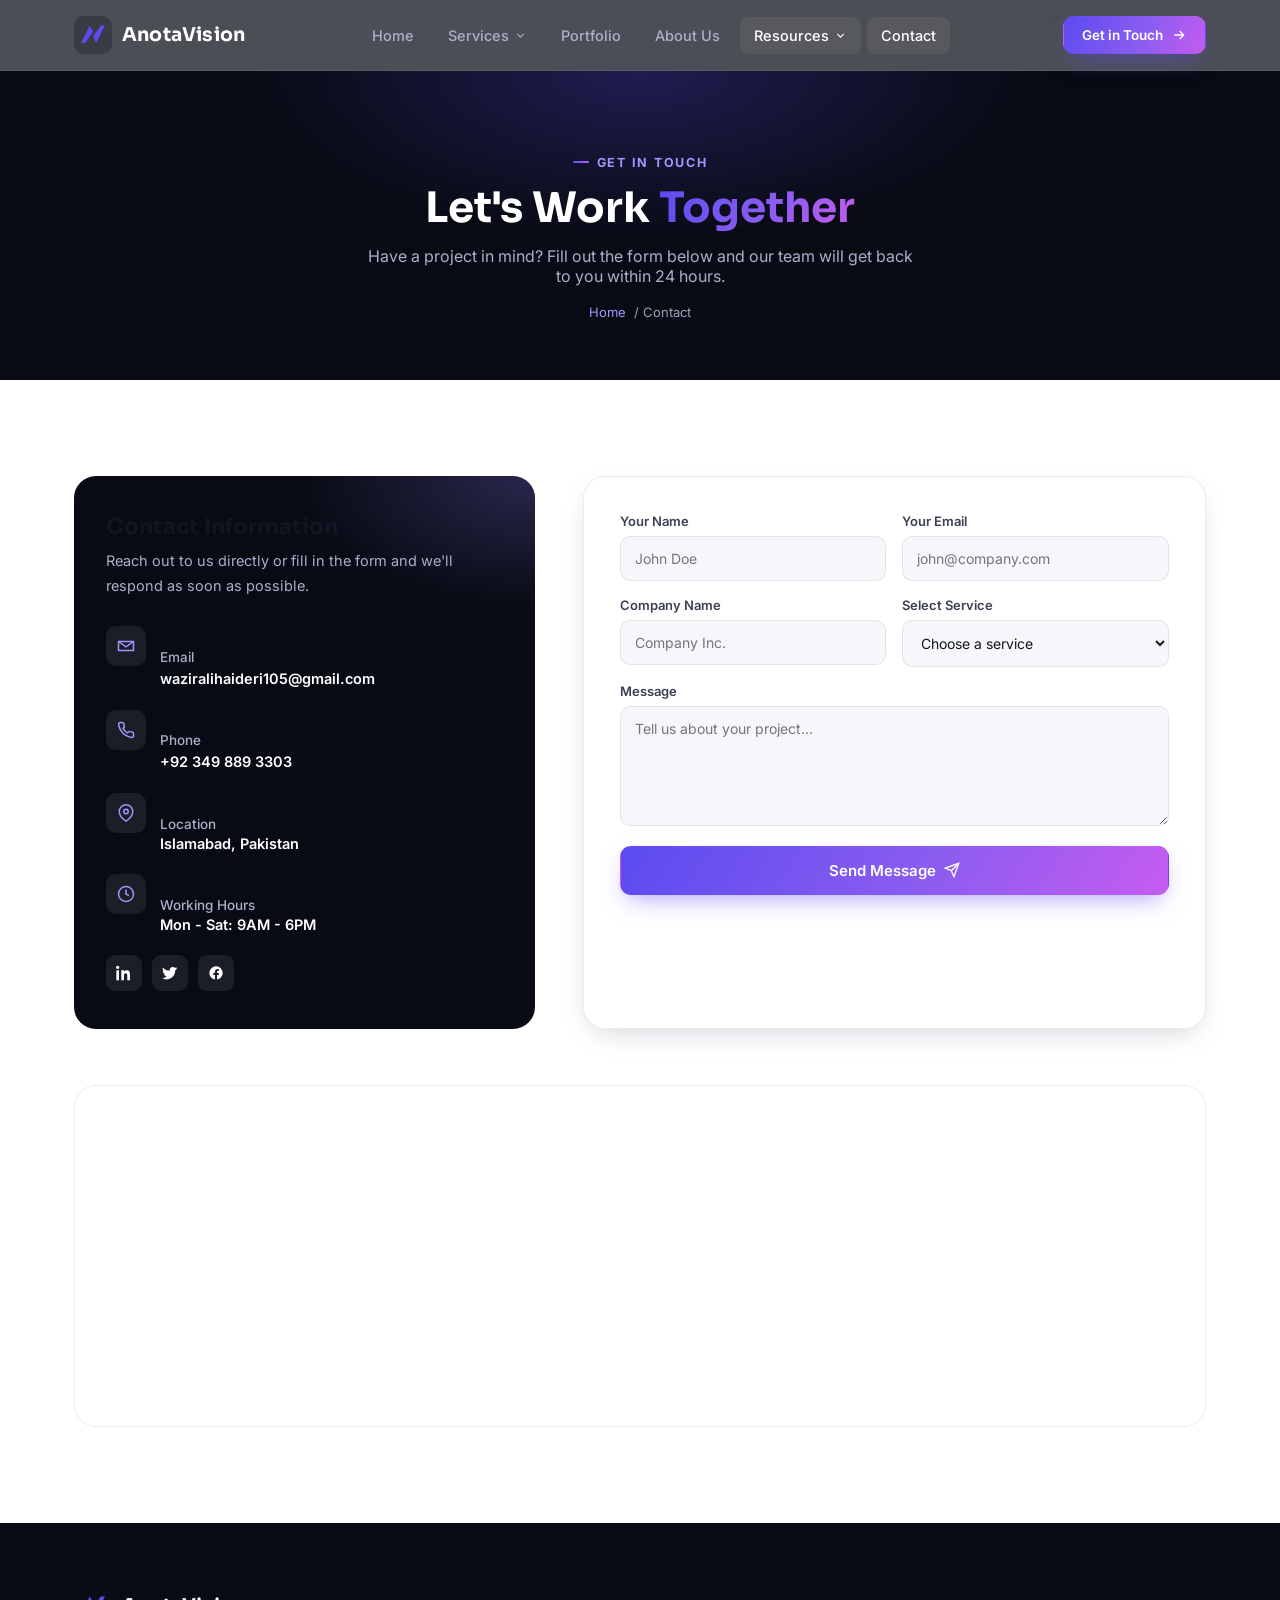
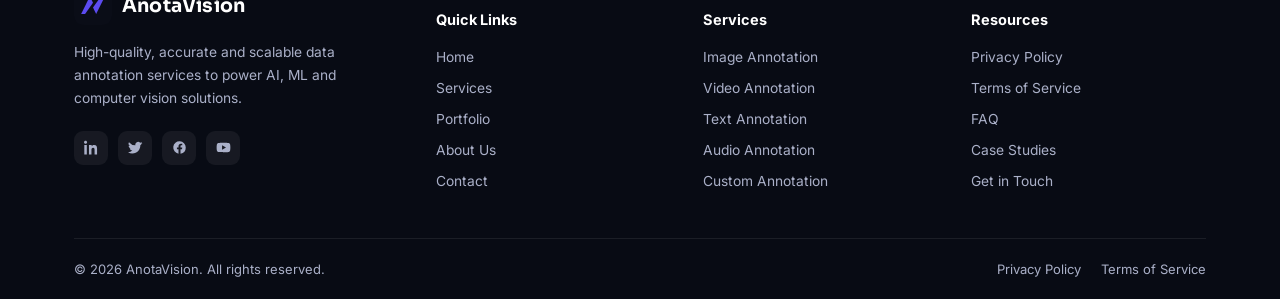
==== contact.html @ 31340a4e "Add files via upload" ====
<!DOCTYPE html>
<html lang="en">
<head>
<meta charset="UTF-8">
<meta name="viewport" content="width=device-width, initial-scale=1.0">
<title>Contact Us | AnotaVision Data Annotation</title>
<meta name="description" content="Get in touch with AnotaVision for high-quality data annotation services. Fill in the form or reach out directly and our team will respond within 24 hours.">
<link rel="icon" href="images/favicon.svg" type="image/svg+xml">
<link rel="preconnect" href="https://fonts.googleapis.com">
<link href="https://fonts.googleapis.com/css2?family=Sora:wght@500;600;700;800&family=Inter:wght@400;500;600;700&display=swap" rel="stylesheet">
<link rel="stylesheet" href="css/style.css">
</head>
<body>

<header class="site-header">
  <nav class="nav">
    <a href="index.html" class="brand">
      <svg class="brand-logo" viewBox="0 0 48 48" fill="none" xmlns="http://www.w3.org/2000/svg">
        <defs><linearGradient id="lgHead" x1="0" y1="0" x2="48" y2="48"><stop offset="0" stop-color="#5b4bf0"/><stop offset="1" stop-color="#c65cf0"/></linearGradient></defs>
        <rect width="48" height="48" rx="12" fill="#10132049"/>
        <path d="M9 34 L20 12 L24 20 L14 34 Z" fill="url(#lgHead)"/>
        <path d="M39 12 L28 34 L24 26 L34 12 Z" fill="url(#lgHead)"/>
      </svg>
      <span class="brand-name">AnotaVision</span>
    </a>
    <ul class="nav-links">
      <li><a href="index.html" class="nav-link">Home</a></li>
      <li class="has-dropdown">
        <a href="services.html" class="nav-link">Services
          <svg viewBox="0 0 24 24" fill="none" stroke="currentColor" stroke-width="2"><polyline points="6 9 12 15 18 9"/></svg>
        </a>
        <div class="dropdown">
          <a href="services.html#image-annotation"><span class="dd-ico"><svg viewBox="0 0 24 24" fill="none" stroke="currentColor" stroke-width="2"><rect x="3" y="3" width="18" height="18" rx="2"/><circle cx="9" cy="9" r="2"/><path d="M21 15l-5-5L5 21"/></svg></span><span><strong>Image Annotation</strong><span>Bounding boxes, polygons, segmentation</span></span></a>
          <a href="services.html#video-annotation"><span class="dd-ico"><svg viewBox="0 0 24 24" fill="none" stroke="currentColor" stroke-width="2"><rect x="2" y="5" width="15" height="14" rx="2"/><path d="M22 8l-5 4 5 4V8z"/></svg></span><span><strong>Video Annotation</strong><span>Object tracking &amp; behavior labeling</span></span></a>
          <a href="services.html#3d-point-cloud"><span class="dd-ico"><svg viewBox="0 0 24 24" fill="none" stroke="currentColor" stroke-width="2"><path d="M12 2l9 5v10l-9 5-9-5V7z"/><path d="M3 7l9 5 9-5M12 12v10"/></svg></span><span><strong>3D Point Cloud</strong><span>LiDAR for autonomous vehicles</span></span></a>
          <a href="services.html#text-annotation"><span class="dd-ico"><svg viewBox="0 0 24 24" fill="none" stroke="currentColor" stroke-width="2"><path d="M4 6h16M4 12h10M4 18h7"/></svg></span><span><strong>Text Annotation</strong><span>NLP, sentiment &amp; NER classification</span></span></a>
          <a href="services.html#audio-annotation"><span class="dd-ico"><svg viewBox="0 0 24 24" fill="none" stroke="currentColor" stroke-width="2"><path d="M12 1a3 3 0 00-3 3v8a3 3 0 006 0V4a3 3 0 00-3-3z"/><path d="M19 10v2a7 7 0 01-14 0v-2M12 19v4"/></svg></span><span><strong>Audio Annotation</strong><span>Transcription &amp; speaker labeling</span></span></a>
          <a href="services.html#custom-annotation"><span class="dd-ico"><svg viewBox="0 0 24 24" fill="none" stroke="currentColor" stroke-width="2"><circle cx="12" cy="12" r="3"/><path d="M19.4 15a1.7 1.7 0 00.34 1.87l.06.06a2 2 0 11-2.83 2.83l-.06-.06a1.7 1.7 0 00-1.87-.34 1.7 1.7 0 00-1 1.55V21a2 2 0 11-4 0v-.09a1.7 1.7 0 00-1-1.55 1.7 1.7 0 00-1.87.34l-.06.06a2 2 0 11-2.83-2.83l.06-.06a1.7 1.7 0 00.34-1.87 1.7 1.7 0 00-1.55-1H3a2 2 0 110-4h.09a1.7 1.7 0 001.55-1 1.7 1.7 0 00-.34-1.87l-.06-.06a2 2 0 112.83-2.83l.06.06a1.7 1.7 0 001.87.34H9a1.7 1.7 0 001-1.55V3a2 2 0 114 0v.09a1.7 1.7 0 001 1.55 1.7 1.7 0 001.87-.34l.06-.06a2 2 0 112.83 2.83l-.06.06a1.7 1.7 0 00-.34 1.87V9a1.7 1.7 0 001.55 1H21a2 2 0 110 4h-.09a1.7 1.7 0 00-1.55 1z"/></svg></span><span><strong>Custom Annotation</strong><span>Tailored to your unique data needs</span></span></a>
        </div>
      </li>
      <li><a href="portfolio.html" class="nav-link">Portfolio</a></li>
      <li><a href="team.html" class="nav-link">About Us</a></li>
      <li class="has-dropdown">
        <a href="#" class="nav-link">Resources
          <svg viewBox="0 0 24 24" fill="none" stroke="currentColor" stroke-width="2"><polyline points="6 9 12 15 18 9"/></svg>
        </a>
        <div class="dropdown">
          <a href="privacy-policy.html"><span class="dd-ico"><svg viewBox="0 0 24 24" fill="none" stroke="currentColor" stroke-width="2"><path d="M12 2l8 4v6c0 5-3.5 8.5-8 10-4.5-1.5-8-5-8-10V6z"/></svg></span><span><strong>Privacy Policy</strong><span>How we protect your data</span></span></a>
          <a href="privacy-policy.html#terms"><span class="dd-ico"><svg viewBox="0 0 24 24" fill="none" stroke="currentColor" stroke-width="2"><path d="M14 2H6a2 2 0 00-2 2v16a2 2 0 002 2h12a2 2 0 002-2V8z"/><path d="M14 2v6h6"/></svg></span><span><strong>Terms of Service</strong><span>Guidelines for using AnotaVision</span></span></a>
          <a href="contact.html"><span class="dd-ico"><svg viewBox="0 0 24 24" fill="none" stroke="currentColor" stroke-width="2"><circle cx="12" cy="12" r="10"/><path d="M12 16v-4M12 8h.01"/></svg></span><span><strong>FAQ</strong><span>Answers to common questions</span></span></a>
        </div>
      </li>
      <li class="active"><a href="contact.html" class="nav-link">Contact</a></li>
    </ul>
    <div class="nav-cta">
      <a href="contact.html" class="btn btn-primary btn-sm">Get in Touch
        <svg viewBox="0 0 24 24" fill="none" stroke="currentColor" stroke-width="2"><path d="M5 12h14M13 6l6 6-6 6"/></svg>
      </a>
      <button class="nav-toggle" aria-label="Toggle menu">
        <svg viewBox="0 0 24 24" fill="none" stroke="currentColor" stroke-width="2" stroke-linecap="round"><line x1="3" y1="6" x2="21" y2="6"/><line x1="3" y1="12" x2="21" y2="12"/><line x1="3" y1="18" x2="21" y2="18"/></svg>
      </button>
    </div>
  </nav>
</header>

<section class="page-hero">
  <div class="container">
    <span class="eyebrow">Get In Touch</span>
    <h1>Let's Work <span class="accent">Together</span></h1>
    <p>Have a project in mind? Fill out the form below and our team will get back to you within 24 hours.</p>
    <div class="breadcrumb"><a href="index.html">Home</a> / Contact</div>
  </div>
</section>

<section class="contact">
  <div class="container">
    <div class="contact-grid">
      <div class="contact-info reveal">
        <h3>Contact Information</h3>
        <p>Reach out to us directly or fill in the form and we'll respond as soon as possible.</p>
        <div class="contact-item">
          <span class="ico"><svg viewBox="0 0 24 24" fill="none" stroke="currentColor" stroke-width="2"><path d="M22 6l-10 7L2 6"/><path d="M2 6h20v12H2z"/></svg></span>
          <div><h5>Email</h5><a href="mailto:waziralihaideri105@gmail.com">waziralihaideri105@gmail.com</a></div>
        </div>
        <div class="contact-item">
          <span class="ico"><svg viewBox="0 0 24 24" fill="none" stroke="currentColor" stroke-width="2"><path d="M22 16.9v3a2 2 0 01-2.2 2 19.8 19.8 0 01-8.6-3.1 19.5 19.5 0 01-6-6A19.8 19.8 0 012.1 4.2 2 2 0 014.1 2h3a2 2 0 012 1.7c.1.9.3 1.8.6 2.7a2 2 0 01-.4 2.1L8 9.9a16 16 0 006 6l1.4-1.3a2 2 0 012.1-.4c.9.3 1.8.5 2.7.6a2 2 0 011.8 2.1z"/></svg></span>
          <div><h5>Phone</h5><a href="tel:+923498893303">+92 349 889 3303</a></div>
        </div>
        <div class="contact-item">
          <span class="ico"><svg viewBox="0 0 24 24" fill="none" stroke="currentColor" stroke-width="2"><path d="M21 10c0 7-9 13-9 13s-9-6-9-13a9 9 0 0118 0z"/><circle cx="12" cy="10" r="3"/></svg></span>
          <div><h5>Location</h5><p>Islamabad, Pakistan</p></div>
        </div>
        <div class="contact-item">
          <span class="ico"><svg viewBox="0 0 24 24" fill="none" stroke="currentColor" stroke-width="2"><circle cx="12" cy="12" r="10"/><path d="M12 6v6l4 2"/></svg></span>
          <div><h5>Working Hours</h5><p>Mon - Sat: 9AM - 6PM</p></div>
        </div>
        <div class="contact-socials">
          <a href="#" aria-label="LinkedIn"><svg viewBox="0 0 24 24" fill="currentColor"><path d="M4.98 3.5C4.98 4.9 3.9 6 2.5 6S0 4.9 0 3.5 1.1 1 2.5 1s2.48 1.1 2.48 2.5zM.5 8h4V23h-4V8zM8.5 8h3.8v2h.05c.53-1 1.83-2.06 3.77-2.06 4.03 0 4.78 2.65 4.78 6.1V23h-4v-6.9c0-1.65-.03-3.77-2.3-3.77-2.3 0-2.66 1.8-2.66 3.65V23h-4V8z"/></svg></a>
          <a href="#" aria-label="Twitter"><svg viewBox="0 0 24 24" fill="currentColor"><path d="M23 4.9c-.8.4-1.7.6-2.6.8a4.5 4.5 0 002-2.5c-.9.5-1.9.9-3 1.1a4.5 4.5 0 00-7.6 4.1A12.8 12.8 0 011.6 3.6a4.5 4.5 0 001.4 6 4.5 4.5 0 01-2-.6v.1c0 2.2 1.6 4 3.7 4.4a4.5 4.5 0 01-2 .1 4.5 4.5 0 004.2 3.1A9 9 0 010 19.6a12.8 12.8 0 006.9 2c8.3 0 12.8-6.9 12.8-12.8v-.6c.9-.6 1.6-1.4 2.3-2.3z"/></svg></a>
          <a href="#" aria-label="Facebook"><svg viewBox="0 0 24 24" fill="currentColor"><path d="M22 12a10 10 0 10-11.6 9.9v-7H7.9V12h2.5V9.8c0-2.5 1.5-3.9 3.8-3.9 1.1 0 2.2.2 2.2.2v2.4h-1.2c-1.2 0-1.6.8-1.6 1.6V12h2.8l-.4 2.9h-2.4v7A10 10 0 0022 12z"/></svg></a>
        </div>
      </div>

      <div class="form-card reveal" data-delay=".1s">
        <div id="form-success" class="form-success">Thanks! Your message has been sent — we'll get back to you within 24 hours.</div>
        <div id="form-error" class="form-success" hidden style="background:#fdeeee;border-color:#f0b9b9;color:#7a1f1f;">Something went wrong sending your message. Please try again or email us directly at waziralihaideri105@gmail.com.</div>
        <form id="contact-form">
          <div class="form-row">
            <div class="form-group"><label>Your Name</label><input type="text" name="name" placeholder="John Doe" required></div>
            <div class="form-group"><label>Your Email</label><input type="email" name="email" placeholder="john@company.com" required></div>
          </div>
          <div class="form-row">
            <div class="form-group"><label>Company Name</label><input type="text" name="company" placeholder="Company Inc."></div>
            <div class="form-group">
              <label>Select Service</label>
              <select name="service">
                <option value="">Choose a service</option>
                <option>Image Annotation</option>
                <option>Video Annotation</option>
                <option>3D Point Cloud Annotation</option>
                <option>Text Annotation</option>
                <option>Audio Annotation</option>
                <option>Custom Annotation</option>
              </select>
            </div>
          </div>
          <div class="form-group" style="margin-bottom:20px;">
            <label>Message</label>
            <textarea name="message" placeholder="Tell us about your project..." required></textarea>
          </div>
          <button type="submit" class="btn btn-primary btn-block" id="submitBtn">
            <span id="submitBtnText">Send Message</span>
            <svg viewBox="0 0 24 24" fill="none" stroke="currentColor" stroke-width="2"><path d="M22 2L11 13"/><path d="M22 2l-7 20-4-9-9-4 20-7z"/></svg>
          </button>
        </form>
      </div>
    </div>

    <div class="map-wrap reveal">
      <iframe src="https://www.google.com/maps?q=world&output=embed" loading="lazy" referrerpolicy="no-referrer-when-downgrade" title="AnotaVision location map"></iframe>
    </div>
  </div>
</section>

<footer class="site-footer" id="site-footer-placeholder"></footer>

<script src="js/main.js"></script>
<script src="js/footer.js"></script>
<script src="js/contact.js"></script>
</body>
</html>
---- css/style.css ----
/* =========================================================
   AnotaVision — Data Annotation Services
   Design tokens
========================================================= */
:root{
  --navy-950:#080b14;
  --navy-900:#0c1120;
  --navy-800:#131a2c;
  --navy-700:#1b2338;
  --line-dark: rgba(255,255,255,0.08);

  --violet-600:#5b4bf0;
  --violet-500:#7c6bf5;
  --violet-400:#a394ff;
  --grad: linear-gradient(120deg,#5b4bf0 0%,#8a5cf0 55%,#c65cf0 100%);
  --grad-soft: linear-gradient(120deg,rgba(91,75,240,.16),rgba(198,92,240,.16));

  --ink-900:#12141f;
  --ink-700:#3b3f52;
  --ink-500:#666b80;
  --ink-300:#9ea3b8;

  --paper:#ffffff;
  --paper-soft:#f6f7fb;
  --paper-line: rgba(18,20,31,0.08);

  --text-onlight:#e7e9f5;
  --text-onlight-dim:#aab0c8;

  --radius-lg: 22px;
  --radius-md: 14px;
  --radius-sm: 9px;

  --shadow-1: 0 20px 50px -20px rgba(20,15,60,0.35);
  --shadow-2: 0 10px 30px -12px rgba(20,15,60,0.25);

  --font-head: 'Sora', sans-serif;
  --font-body: 'Inter', sans-serif;

  --container: 1180px;
}

*,*::before,*::after{box-sizing:border-box;}
html{scroll-behavior:smooth;}
body{
  margin:0;
  font-family:var(--font-body);
  color:var(--ink-900);
  background:var(--paper);
  -webkit-font-smoothing:antialiased;
  overflow-x:hidden;
}
body.nav-open{overflow:hidden;}
img{max-width:100%;display:block;}
a{text-decoration:none;color:inherit;}
ul{margin:0;padding:0;list-style:none;}
button{font-family:inherit;}
h1,h2,h3,h4{font-family:var(--font-head);margin:0;line-height:1.15;color:var(--ink-900);}
p{margin:0;}
.container{max-width:var(--container);margin:0 auto;padding:0 24px;}

section{padding:96px 0;}
@media(max-width:768px){ section{padding:64px 0;} }

.eyebrow{
  display:inline-flex;align-items:center;gap:8px;
  font-size:12.5px;font-weight:700;letter-spacing:.14em;text-transform:uppercase;
  color:var(--violet-600);
  margin-bottom:14px;
}
.eyebrow::before{
  content:'';width:16px;height:2px;border-radius:2px;background:var(--grad);
}
.eyebrow.on-dark{color:var(--violet-400);}

.accent{
  background:var(--grad);
  -webkit-background-clip:text;background-clip:text;color:transparent;
}

.section-head{max-width:640px;margin:0 auto 48px;text-align:center;}
.section-head h2{font-size:clamp(28px,3.4vw,40px);}
.section-head p{margin-top:14px;color:var(--ink-500);font-size:16px;line-height:1.6;}
.section-head.on-dark h2{color:#fff;}
.section-head.on-dark p{color:var(--text-onlight-dim);}
.section-head.left{margin:0 0 40px;text-align:left;}

/* Buttons */
.btn{
  display:inline-flex;align-items:center;justify-content:center;gap:8px;
  padding:14px 26px;border-radius:11px;font-weight:600;font-size:15px;
  border:1px solid transparent;cursor:pointer;transition:.25s ease;white-space:nowrap;
}
.btn svg{width:16px;height:16px;transition:transform .25s ease;}
.btn:hover svg{transform:translateX(3px);}
.btn-primary{background:var(--grad);color:#fff;box-shadow:0 10px 24px -8px rgba(91,75,240,.55);}
.btn-primary:hover{filter:brightness(1.08);transform:translateY(-1px);}
.btn-outline-dark{background:rgba(255,255,255,.06);color:#fff;border-color:rgba(255,255,255,.18);}
.btn-outline-dark:hover{background:rgba(255,255,255,.12);}
.btn-outline{background:transparent;color:var(--ink-900);border-color:var(--paper-line);}
.btn-outline:hover{border-color:var(--violet-600);color:var(--violet-600);}
.btn-block{width:100%;}
.btn-sm{padding:10px 18px;font-size:13.5px;}

/* =========================================================
   HEADER / NAV
========================================================= */
.site-header{
  position:sticky;top:0;z-index:1000;
  background:rgba(8,11,20,0.72);
  backdrop-filter:blur(14px);
  -webkit-backdrop-filter:blur(14px);
  border-bottom:1px solid var(--line-dark);
}
.nav{
  max-width:var(--container);margin:0 auto;padding:16px 24px;
  display:flex;align-items:center;justify-content:space-between;gap:24px;
}
.brand{display:flex;align-items:center;gap:10px;}
.brand-logo{width:38px;height:38px;flex:none;}
.brand-name{font-family:var(--font-head);font-weight:700;font-size:19px;color:#fff;letter-spacing:.01em;}

.nav-links{display:flex;align-items:center;gap:6px;}
.nav-links > li{position:relative;}
.nav-links a.nav-link{
  display:flex;align-items:center;gap:5px;
  padding:10px 14px;border-radius:8px;color:var(--text-onlight-dim);
  font-size:14.5px;font-weight:500;transition:.2s;
}
.nav-links a.nav-link:hover, .nav-links li.active > a.nav-link{color:#fff;background:rgba(255,255,255,.06);}
.nav-links a.nav-link svg{width:13px;height:13px;transition:transform .2s;flex:none;}
.has-dropdown:hover .nav-link svg, .has-dropdown.open .nav-link svg{transform:rotate(180deg);}

.dropdown{
  position:absolute;top:calc(100% + 10px);left:50%;transform:translateX(-50%) translateY(6px);
  min-width:260px;background:var(--navy-800);border:1px solid var(--line-dark);
  border-radius:var(--radius-md);padding:10px;box-shadow:var(--shadow-1);
  opacity:0;visibility:hidden;transition:.2s ease;
  z-index:20;
}
.has-dropdown:hover .dropdown, .has-dropdown.open .dropdown{
  opacity:1;visibility:visible;transform:translateX(-50%) translateY(0);
}
.dropdown a{
  display:flex;align-items:flex-start;gap:10px;padding:10px 12px;border-radius:8px;color:var(--text-onlight-dim);
}
.dropdown a:hover{background:rgba(255,255,255,.06);color:#fff;}
.dropdown a .dd-ico{
  width:30px;height:30px;flex:none;border-radius:8px;background:var(--grad-soft);
  display:flex;align-items:center;justify-content:center;
}
.dropdown a .dd-ico svg{width:15px;height:15px;color:var(--violet-400);}
.dropdown a strong{display:block;font-size:13.5px;color:inherit;font-weight:600;}
.dropdown a span{display:block;font-size:11.5px;color:var(--ink-300);margin-top:1px;}

.nav-cta{display:flex;align-items:center;gap:10px;}
.nav-toggle{display:none;width:40px;height:40px;border:1px solid var(--line-dark);border-radius:9px;background:rgba(255,255,255,.06);align-items:center;justify-content:center;cursor:pointer;flex:none;}
.nav-toggle svg{width:19px;height:19px;color:#fff;pointer-events:none;}

/* =========================================================
   HERO
========================================================= */
.hero{
  position:relative;background:var(--navy-950);
  padding:64px 0 60px;overflow:hidden;
  background-image:
    radial-gradient(600px 300px at 15% 0%, rgba(91,75,240,.25), transparent 60%),
    radial-gradient(500px 300px at 100% 10%, rgba(198,92,240,.16), transparent 60%);
}
.hero-grid{display:grid;grid-template-columns:1fr 1fr;gap:48px;align-items:center;}
.hero-copy .eyebrow{color:var(--violet-400);}
.hero-copy h1{color:#fff;font-size:clamp(32px,4.4vw,50px);letter-spacing:-.01em;}
.hero-copy p{color:var(--text-onlight-dim);margin-top:18px;font-size:16.5px;line-height:1.7;max-width:520px;}
.hero-actions{display:flex;gap:14px;margin-top:30px;flex-wrap:wrap;}
.hero-badges{display:flex;flex-wrap:wrap;gap:20px 28px;margin-top:38px;}
.hero-badges div{display:flex;align-items:center;gap:8px;color:var(--text-onlight-dim);font-size:13.5px;font-weight:500;}
.hero-badges svg{width:16px;height:16px;color:var(--violet-400);flex:none;}

.hero-art{position:relative;aspect-ratio:1.15/1;border-radius:20px;overflow:hidden;border:1px solid var(--line-dark);
  background:linear-gradient(180deg,#0e1424,#080b14 70%);}
.hero-art svg{width:100%;height:100%;display:block;}

.logos-strip{border-bottom:1px solid var(--line-dark);background:var(--navy-950);padding:26px 0;}
.logos-strip p{text-align:center;font-size:12px;letter-spacing:.1em;text-transform:uppercase;color:var(--ink-300);margin-bottom:18px;}
.logos-row{display:flex;flex-wrap:wrap;justify-content:center;gap:36px;}
.logos-row span{display:flex;align-items:center;gap:8px;color:var(--text-onlight-dim);font-weight:600;font-size:14.5px;opacity:.75;font-family:var(--font-head);}
.logos-row svg{width:16px;height:16px;color:var(--violet-400);}

/* =========================================================
   ABOUT
========================================================= */
.about{background:var(--paper);}
.about-grid{display:grid;grid-template-columns:0.95fr 1.05fr;gap:56px;align-items:center;}
.about-media{position:relative;}
.about-media img, .about-media .media-box{border-radius:var(--radius-lg);box-shadow:var(--shadow-1);}
.media-box{
  aspect-ratio:4/3;background:linear-gradient(160deg,#171f36,#0c101d);
  display:flex;align-items:center;justify-content:center;position:relative;overflow:hidden;
}
.media-box svg{width:56%;}
.stat-card{
  position:absolute;left:20px;right:20px;bottom:-30px;background:#fff;border-radius:var(--radius-md);
  box-shadow:var(--shadow-1);display:flex;padding:20px 8px;
}
.stat-card .stat{flex:1;text-align:center;border-right:1px solid var(--paper-line);}
.stat-card .stat:last-child{border-right:none;}
.stat-card h3{font-size:22px;color:var(--violet-600);}
.stat-card span{display:block;font-size:11.5px;color:var(--ink-500);margin-top:4px;}

.about-copy ul{margin:22px 0 28px;display:flex;flex-direction:column;gap:12px;}
.about-copy ul li{display:flex;gap:10px;align-items:flex-start;font-size:14.5px;color:var(--ink-700);}
.about-copy ul li svg{width:18px;height:18px;color:var(--violet-600);flex:none;margin-top:1px;}
.about-copy p{color:var(--ink-500);line-height:1.75;margin-top:14px;}

/* =========================================================
   TEAM
========================================================= */
.team{background:var(--paper-soft);}
.team-grid{display:grid;grid-template-columns:repeat(5,1fr);gap:22px;}
.team-card{background:#fff;border-radius:var(--radius-md);overflow:hidden;box-shadow:var(--shadow-2);transition:.25s;}
.team-card:hover{transform:translateY(-6px);box-shadow:var(--shadow-1);}
.team-photo{aspect-ratio:3/3.4;background:linear-gradient(160deg,#e4e6f4,#c9cdea);position:relative;overflow:hidden;}
.team-photo svg{width:100%;height:100%;}
.team-photo img{width:100%;height:100%;object-fit:cover;object-position:center top;display:block;transition:transform .35s ease;}
.team-card:hover .team-photo img{transform:scale(1.05);}
.team-info{padding:16px 14px 18px;text-align:center;}
.team-info h4{font-size:15px;}
.team-info span{display:block;font-size:12.5px;color:var(--violet-600);margin-top:3px;font-weight:600;}
.team-social{display:flex;justify-content:center;gap:8px;margin-top:10px;}
.team-social a{width:26px;height:26px;border-radius:50%;background:var(--paper-soft);display:flex;align-items:center;justify-content:center;}
.team-social svg{width:12px;height:12px;color:var(--ink-500);}
.team-social a:hover{background:var(--grad);}
.team-social a:hover svg{color:#fff;}

/* View-profile button on each team card */
.team-view-btn{
  display:inline-flex;align-items:center;gap:6px;
  margin-top:12px;padding:8px 16px;border-radius:999px;
  background:var(--grad-soft);border:1px solid transparent;
  color:var(--violet-600);font-size:12.5px;font-weight:700;
  font-family:var(--font-body);cursor:pointer;transition:.2s ease;
}
.team-view-btn svg{width:13px;height:13px;transition:transform .2s ease;}
.team-view-btn:hover{background:var(--grad);color:#fff;transform:translateY(-1px);}
.team-view-btn:hover svg{transform:translateX(2px);}
.team-view-btn:focus-visible{outline:2px solid var(--violet-500);outline-offset:2px;}

/* =========================================================
   TEAM MEMBER MODAL
========================================================= */
.team-modal{
  position:fixed;inset:0;z-index:2000;
  display:flex;align-items:center;justify-content:center;
  padding:20px;
  opacity:0;visibility:hidden;
  transition:opacity .25s ease, visibility .25s ease;
}
.team-modal.open{opacity:1;visibility:visible;}
.team-modal-overlay{
  position:absolute;inset:0;background:rgba(8,11,20,.7);
  backdrop-filter:blur(3px);-webkit-backdrop-filter:blur(3px);
}
.team-modal-card{
  position:relative;z-index:1;width:100%;max-width:440px;
  max-height:calc(100vh - 40px);overflow-y:auto;
  background:#fff;border-radius:var(--radius-lg);
  box-shadow:var(--shadow-1);
  transform:translateY(18px) scale(.97);opacity:0;
  transition:transform .28s ease, opacity .28s ease;
}
.team-modal.open .team-modal-card{transform:translateY(0) scale(1);opacity:1;}
.team-modal-close{
  position:absolute;top:14px;right:14px;z-index:2;
  width:34px;height:34px;border-radius:50%;border:none;
  background:rgba(8,11,20,.55);color:#fff;
  display:flex;align-items:center;justify-content:center;cursor:pointer;
}
.team-modal-close svg{width:16px;height:16px;}
.team-modal-close:hover{background:var(--navy-950);}
.team-modal-photo{aspect-ratio:4/3;background:linear-gradient(160deg,#e4e6f4,#c9cdea);overflow:hidden;border-radius:var(--radius-lg) var(--radius-lg) 0 0;}
.team-modal-photo img{width:100%;height:100%;object-fit:cover;object-position:center top;display:block;}
.team-modal-body{padding:26px 28px 30px;}
.team-modal-body h3{font-size:20px;}
.team-modal-role{display:block;color:var(--violet-600);font-weight:700;font-size:13px;margin-top:4px;}
.team-modal-bio{margin-top:16px;color:var(--ink-500);font-size:14.5px;line-height:1.7;}
.team-modal-actions{display:flex;align-items:center;justify-content:space-between;gap:14px;margin-top:24px;flex-wrap:wrap;}
.team-modal-socials{display:flex;gap:8px;}
.team-modal-socials a{width:34px;height:34px;border-radius:50%;background:var(--paper-soft);display:flex;align-items:center;justify-content:center;}
.team-modal-socials svg{width:14px;height:14px;color:var(--ink-500);}
.team-modal-socials a:hover{background:var(--grad);}
.team-modal-socials a:hover svg{color:#fff;}
body.modal-open{overflow:hidden;}

/* =========================================================
   SERVICES
========================================================= */
.services{background:var(--navy-950);position:relative;}
.services-grid{display:grid;grid-template-columns:repeat(3,1fr);gap:20px;}
.service-card{
  background:var(--navy-800);border:1px solid var(--line-dark);border-radius:var(--radius-md);
  padding:26px 24px;transition:.25s;
}
.service-card:hover{border-color:var(--violet-500);transform:translateY(-4px);background:var(--navy-700);}
.service-ico{width:44px;height:44px;border-radius:11px;background:var(--grad);display:flex;align-items:center;justify-content:center;margin-bottom:16px;}
.service-ico svg{width:22px;height:22px;color:#fff;}
.service-card h4{color:#fff;font-size:16.5px;margin-bottom:8px;}
.service-card p{color:var(--text-onlight-dim);font-size:13.8px;line-height:1.6;}
.service-link{display:inline-flex;align-items:center;gap:6px;margin-top:14px;color:var(--violet-400);font-size:13.5px;font-weight:600;}
.service-link svg{width:14px;height:14px;transition:.2s;}
.service-card:hover .service-link svg{transform:translateX(3px);}
.services-cta{text-align:center;margin-top:36px;}

/* =========================================================
   PORTFOLIO
========================================================= */
.portfolio{background:var(--paper);}
.filter-bar{display:flex;justify-content:center;gap:8px;flex-wrap:wrap;margin-bottom:40px;}
.filter-btn{padding:10px 20px;border-radius:999px;border:1px solid var(--paper-line);background:#fff;font-size:13.5px;font-weight:600;color:var(--ink-500);cursor:pointer;transition:.2s;}
.filter-btn.active,.filter-btn:hover{background:var(--grad);color:#fff;border-color:transparent;}
.portfolio-grid{display:grid;grid-template-columns:repeat(4,1fr);gap:20px;}
.portfolio-card{border-radius:var(--radius-md);overflow:hidden;position:relative;box-shadow:var(--shadow-2);}
.portfolio-thumb{aspect-ratio:4/3.4;background:linear-gradient(160deg,#1a2036,#0c101d);position:relative;overflow:hidden;}
.portfolio-thumb svg{width:100%;height:100%;}
.portfolio-tag{position:absolute;top:12px;left:12px;background:rgba(8,11,20,.75);color:#fff;font-size:11px;font-weight:700;padding:5px 10px;border-radius:999px;letter-spacing:.03em;}
.portfolio-caption{position:absolute;left:0;right:0;bottom:0;padding:16px;background:linear-gradient(0deg,rgba(0,0,0,.75),transparent);}
.portfolio-caption h4{color:#fff;font-size:14.5px;}
.portfolio-caption span{color:var(--text-onlight-dim);font-size:12px;}
.portfolio-more{text-align:center;margin-top:36px;}

/* =========================================================
   TESTIMONIALS
========================================================= */
.testimonials{background:var(--paper-soft);}
.testi-grid{display:grid;grid-template-columns:repeat(3,1fr);gap:24px;}
.testi-card{background:#fff;border-radius:var(--radius-md);padding:28px;box-shadow:var(--shadow-2);}
.stars{display:flex;gap:3px;color:#f5a524;margin-bottom:14px;}
.stars svg{width:15px;height:15px;}
.testi-card p{color:var(--ink-700);font-size:14.5px;line-height:1.7;font-style:italic;}
.testi-person{display:flex;align-items:center;gap:12px;margin-top:20px;}
.testi-avatar{width:42px;height:42px;border-radius:50%;background:var(--grad);display:flex;align-items:center;justify-content:center;color:#fff;font-weight:700;font-size:14px;font-family:var(--font-head);}
.testi-person h5{font-size:14px;}
.testi-person span{font-size:12px;color:var(--ink-500);}

/* =========================================================
   CTA STRIP
========================================================= */
.cta-strip{background:var(--grad);padding:56px 0;}
.cta-strip .container{display:flex;align-items:center;justify-content:space-between;gap:24px;flex-wrap:wrap;}
.cta-strip h3{color:#fff;font-size:24px;max-width:520px;}
.cta-strip .btn-outline-dark{background:#fff;color:var(--violet-600);border-color:#fff;}
.cta-strip .btn-outline-dark:hover{background:rgba(255,255,255,.9);}

/* =========================================================
   CONTACT
========================================================= */
.contact{background:var(--paper);}
.contact-grid{display:grid;grid-template-columns:0.85fr 1.15fr;gap:48px;}
.contact-info{background:var(--navy-950);border-radius:var(--radius-lg);padding:38px 32px;color:#fff;position:relative;overflow:hidden;}
.contact-info::after{content:'';position:absolute;inset:0;background:radial-gradient(400px 220px at 100% 0%,rgba(139,124,246,.25),transparent 60%);pointer-events:none;}
.contact-info h3{font-size:22px;margin-bottom:10px;}
.contact-info > p{color:var(--text-onlight-dim);font-size:14.5px;line-height:1.7;margin-bottom:28px;}
.contact-item{display:flex;gap:14px;margin-bottom:22px;position:relative;z-index:1;}
.contact-item .ico{width:40px;height:40px;border-radius:10px;background:rgba(255,255,255,.08);display:flex;align-items:center;justify-content:center;flex:none;}
.contact-item .ico svg{width:18px;height:18px;color:var(--violet-400);}
.contact-item h5{font-size:13.5px;color:var(--text-onlight-dim);font-weight:500;margin-bottom:3px;}
.contact-item p, .contact-item a{font-size:14.5px;font-weight:600;color:#fff;word-break:break-word;}
.contact-socials{display:flex;gap:10px;margin-top:8px;position:relative;z-index:1;}
.contact-socials a{width:36px;height:36px;border-radius:9px;background:rgba(255,255,255,.08);display:flex;align-items:center;justify-content:center;}
.contact-socials svg{width:16px;height:16px;color:#fff;}
.contact-socials a:hover{background:var(--grad);}

.form-card{background:#fff;border:1px solid var(--paper-line);border-radius:var(--radius-lg);padding:36px;box-shadow:var(--shadow-2);}
.form-row{display:grid;grid-template-columns:1fr 1fr;gap:16px;margin-bottom:16px;}
.form-group{display:flex;flex-direction:column;gap:7px;min-width:0;}
.form-group label{font-size:13px;font-weight:600;color:var(--ink-700);}
.form-group input,.form-group select,.form-group textarea{
  border:1px solid var(--paper-line);border-radius:10px;padding:13px 14px;font-size:14px;
  font-family:inherit;background:var(--paper-soft);color:var(--ink-900);transition:.2s;
  width:100%;
}
.form-group input:focus,.form-group select:focus,.form-group textarea:focus{
  outline:none;border-color:var(--violet-500);background:#fff;box-shadow:0 0 0 3px rgba(91,75,240,.12);
}
.form-group textarea{resize:vertical;min-height:120px;}
.form-note{font-size:12.5px;color:var(--ink-300);margin-top:12px;}
.form-success{display:none;background:#eefdf3;border:1px solid #b9edc9;color:#166534;padding:14px 16px;border-radius:10px;font-size:13.5px;margin-bottom:16px;}
.form-success.show{display:block;}

.map-wrap{margin-top:56px;border-radius:var(--radius-lg);overflow:hidden;border:1px solid var(--paper-line);}
.map-wrap iframe{width:100%;height:340px;border:0;display:block;filter:grayscale(.15);}

/* =========================================================
   PAGE HERO (inner pages)
========================================================= */
.page-hero{
  background:var(--navy-950);padding:76px 0 60px;text-align:center;position:relative;overflow:hidden;
  background-image:radial-gradient(600px 260px at 50% 0%, rgba(91,75,240,.28), transparent 65%);
}
.page-hero .eyebrow{justify-content:center;color:var(--violet-400);}
.page-hero h1{color:#fff;font-size:clamp(28px,4vw,42px);}
.page-hero p{color:var(--text-onlight-dim);max-width:560px;margin:14px auto 0;}
.breadcrumb{display:flex;justify-content:center;gap:8px;margin-top:18px;font-size:13px;color:var(--ink-300);flex-wrap:wrap;}
.breadcrumb a{color:var(--violet-400);}

/* =========================================================
   SERVICE DETAIL / PORTFOLIO LIST PAGE EXTRAS
========================================================= */
.detail-list{background:var(--paper-soft);}
.detail-grid{display:grid;grid-template-columns:repeat(3,1fr);gap:22px;}
.detail-card{background:#fff;border-radius:var(--radius-md);padding:30px 26px;box-shadow:var(--shadow-2);transition:.2s;}
.detail-card:hover{transform:translateY(-5px);box-shadow:var(--shadow-1);}
.detail-card .service-ico{background:var(--grad-soft);}
.detail-card .service-ico svg{color:var(--violet-600);}
.detail-card h4{font-size:17px;margin-bottom:8px;}
.detail-card p{font-size:14px;color:var(--ink-500);line-height:1.65;}
.detail-card ul{margin-top:14px;display:flex;flex-direction:column;gap:8px;}
.detail-card ul li{font-size:13px;color:var(--ink-700);display:flex;gap:8px;align-items:flex-start;}
.detail-card ul li svg{width:14px;height:14px;color:var(--violet-600);margin-top:2px;flex:none;}

.process-strip{display:grid;grid-template-columns:repeat(4,1fr);gap:20px;margin-top:60px;}
.process-step{text-align:center;padding:0 12px;}
.process-num{width:52px;height:52px;border-radius:50%;background:var(--grad);color:#fff;font-family:var(--font-head);font-weight:700;display:flex;align-items:center;justify-content:center;margin:0 auto 16px;font-size:17px;}
.process-step h4{font-size:15.5px;margin-bottom:8px;}
.process-step p{font-size:13.5px;color:var(--ink-500);line-height:1.6;}

/* Team page extra */
.team-page-grid{display:grid;grid-template-columns:repeat(4,1fr);gap:24px;}
.values-grid{display:grid;grid-template-columns:repeat(4,1fr);gap:20px;margin-top:20px;}
.value-card{text-align:center;padding:28px 18px;border-radius:var(--radius-md);background:#fff;box-shadow:var(--shadow-2);}
.value-card .service-ico{margin:0 auto 14px;background:var(--grad-soft);}
.value-card .service-ico svg{color:var(--violet-600);}
.value-card h4{font-size:15px;margin-bottom:6px;}
.value-card p{font-size:13px;color:var(--ink-500);}

/* Privacy Policy */
.policy{background:var(--paper);}
.policy-content{max-width:800px;margin:0 auto;}
.policy-content h2{font-size:22px;margin-top:38px;margin-bottom:12px;}
.policy-content h2:first-child{margin-top:0;}
.policy-content p{color:var(--ink-500);line-height:1.8;margin-bottom:12px;font-size:15px;}
.policy-content ul{margin:12px 0 12px 0;display:flex;flex-direction:column;gap:8px;}
.policy-content ul li{color:var(--ink-500);font-size:15px;line-height:1.7;display:flex;gap:10px;}
.policy-content ul li::before{content:'';width:6px;height:6px;border-radius:50%;background:var(--violet-500);margin-top:8px;flex:none;}
.policy-updated{color:var(--ink-300);font-size:13px;margin-bottom:30px;display:block;}
.policy-toc{background:var(--paper-soft);border-radius:var(--radius-md);padding:24px 26px;margin-bottom:40px;}
.policy-toc h4{font-size:14px;margin-bottom:12px;}
.policy-toc ol{margin:0;padding-left:18px;display:flex;flex-direction:column;gap:6px;}
.policy-toc a{color:var(--violet-600);font-size:13.5px;font-weight:600;}

/* =========================================================
   FOOTER
========================================================= */
.site-footer{background:var(--navy-950);color:var(--text-onlight-dim);padding:64px 0 0;}
.footer-grid{display:grid;grid-template-columns:1.4fr 1fr 1fr 1fr;gap:32px;padding-bottom:48px;border-bottom:1px solid var(--line-dark);}
.footer-brand p{font-size:13.8px;line-height:1.7;margin:16px 0 20px;max-width:280px;}
.footer-socials{display:flex;gap:10px;}
.footer-socials a{width:34px;height:34px;border-radius:9px;background:rgba(255,255,255,.06);display:flex;align-items:center;justify-content:center;}
.footer-socials svg{width:15px;height:15px;}
.footer-socials a:hover{background:var(--grad);}
.footer-col h5{color:#fff;font-size:14.5px;margin-bottom:18px;}
.footer-col ul{display:flex;flex-direction:column;gap:11px;}
.footer-col a{font-size:13.8px;transition:.2s;}
.footer-col a:hover{color:#fff;padding-left:3px;}
.footer-bottom{padding:22px 0;display:flex;justify-content:space-between;flex-wrap:wrap;gap:10px;font-size:13px;}
.footer-bottom a{margin-left:16px;}
.footer-bottom a:hover{color:#fff;}

/* =========================================================
   ANIMATIONS
========================================================= */
@keyframes floatY{0%,100%{transform:translateY(0);}50%{transform:translateY(-10px);}}
@keyframes pulseBox{0%,100%{opacity:.45;}50%{opacity:1;}}
@keyframes dashMove{to{stroke-dashoffset:-40;}}
@keyframes headBeam{0%,100%{opacity:.35;}50%{opacity:.9;}}
@keyframes scanSweep{0%{transform:translateX(-10%);}100%{transform:translateX(110%);}}
@keyframes revealUp{from{opacity:0;transform:translateY(24px);}to{opacity:1;transform:translateY(0);}}
@keyframes twinkle{0%,100%{opacity:.2;}50%{opacity:1;}}

.reveal{opacity:0;}
.reveal.in-view{animation:revealUp .7s ease forwards;}
.hero-art .car{animation:floatY 4.5s ease-in-out infinite;}
.hero-art .box{animation:pulseBox 2.6s ease-in-out infinite;}
.hero-art .box2{animation-delay:.4s;}
.hero-art .box3{animation-delay:.9s;}
.hero-art .beam{animation:headBeam 2.2s ease-in-out infinite;}
.hero-art .dash{stroke-dasharray:6 8;animation:dashMove 1.4s linear infinite;}
.hero-art .star{animation:twinkle 3s ease-in-out infinite;}
.hero-art .scanline{animation:scanSweep 3.6s linear infinite;}

@media(prefers-reduced-motion: reduce){
  .hero-art .car,.hero-art .box,.hero-art .beam,.hero-art .dash,.hero-art .star,.hero-art .scanline{animation:none !important;}
  .reveal{opacity:1;animation:none;}
}

/* =========================================================
   RESPONSIVE
========================================================= */
@media(max-width:980px){
  .hero-grid{grid-template-columns:1fr;}
  .hero-art{order:-1;}
  .about-grid{grid-template-columns:1fr;}
  .team-grid{grid-template-columns:repeat(3,1fr);}
  .services-grid{grid-template-columns:repeat(2,1fr);}
  .portfolio-grid{grid-template-columns:repeat(2,1fr);}
  .testi-grid{grid-template-columns:1fr;}
  .contact-grid{grid-template-columns:1fr;}
  .detail-grid{grid-template-columns:repeat(2,1fr);}
  .process-strip{grid-template-columns:repeat(2,1fr);}
  .team-page-grid{grid-template-columns:repeat(2,1fr);}
  .values-grid{grid-template-columns:repeat(2,1fr);}
  .footer-grid{grid-template-columns:1fr 1fr;}

  /* ---- Mobile nav panel ---- */
  .nav-links{
    position:fixed;
    inset:70px 14px auto 14px;
    background:var(--navy-800);
    border:1px solid var(--line-dark);
    border-radius:var(--radius-md);
    flex-direction:column;
    align-items:stretch;
    padding:10px;
    gap:2px;
    box-shadow:var(--shadow-1);
    opacity:0;
    visibility:hidden;
    transform:translateY(-8px);
    transition:opacity .25s ease, transform .25s ease, visibility .25s;
    max-height:calc(100vh - 100px);
    overflow-y:auto;
    z-index:999;
  }
  .nav-links.open{opacity:1;visibility:visible;transform:translateY(0);}
  .nav-links a.nav-link{width:100%;justify-content:space-between;}

  /* Reset the stacking context so the dropdown can't inherit any
     leftover absolute/centered positioning from the desktop rules */
  .nav-links > li.has-dropdown{position:static;}

  /* Dropdown becomes an inline, full-width panel instead of a
     centered floating box — this is what fixes the cut-off text */
  .dropdown{
    position:static !important;
    top:auto !important;
    left:auto !important;
    right:auto !important;
    transform:none !important;
    width:100%;
    min-width:0;
    max-width:100%;
    box-sizing:border-box;
    opacity:1;
    visibility:visible;
    display:none;
    box-shadow:none;
    border:none;
    background:rgba(255,255,255,.04);
    margin:2px 0 6px;
    padding:6px;
  }
  .dropdown a{padding:10px 10px;}
  .dropdown a span{white-space:normal;}
  .has-dropdown.open .dropdown{display:block;}
  .has-dropdown:hover .dropdown{display:none;}
  .has-dropdown.open:hover .dropdown{display:block;}

  .nav-toggle{display:flex;}
  .nav-cta .btn{display:none;}
}
@media(max-width:560px){
  .team-grid{grid-template-columns:repeat(2,1fr);}
  .services-grid{grid-template-columns:1fr;}
  .portfolio-grid{grid-template-columns:1fr;}
  .form-row{grid-template-columns:1fr;}
  .stat-card{flex-wrap:wrap;gap:14px;position:static;margin-top:16px;}
  .stat-card .stat{flex:1 1 40%;border-right:none;}
  .cta-strip .container{flex-direction:column;text-align:center;}
  .footer-grid{grid-template-columns:1fr;text-align:center;row-gap:36px;}
  .footer-brand .brand{justify-content:center;}
  .footer-brand p{margin-left:auto;margin-right:auto;}
  .footer-socials{justify-content:center;}
  .footer-col ul{align-items:center;}
  .footer-bottom{flex-direction:column;text-align:center;gap:10px;}
  .footer-bottom a{margin:0 8px;}
  .detail-grid{grid-template-columns:1fr;}
  .process-strip{grid-template-columns:1fr;}
  .team-page-grid{grid-template-columns:1fr;max-width:280px;margin:0 auto;}
  .values-grid{grid-template-columns:1fr;}
  .nav-links{inset:64px 10px auto 10px;}
  .team-modal-card{max-width:100%;}
  .team-modal-body{padding:22px 20px 26px;}
}
@media(max-width:980px) and (min-width:561px){
  .team-page-grid{grid-template-columns:repeat(3,1fr);}
}
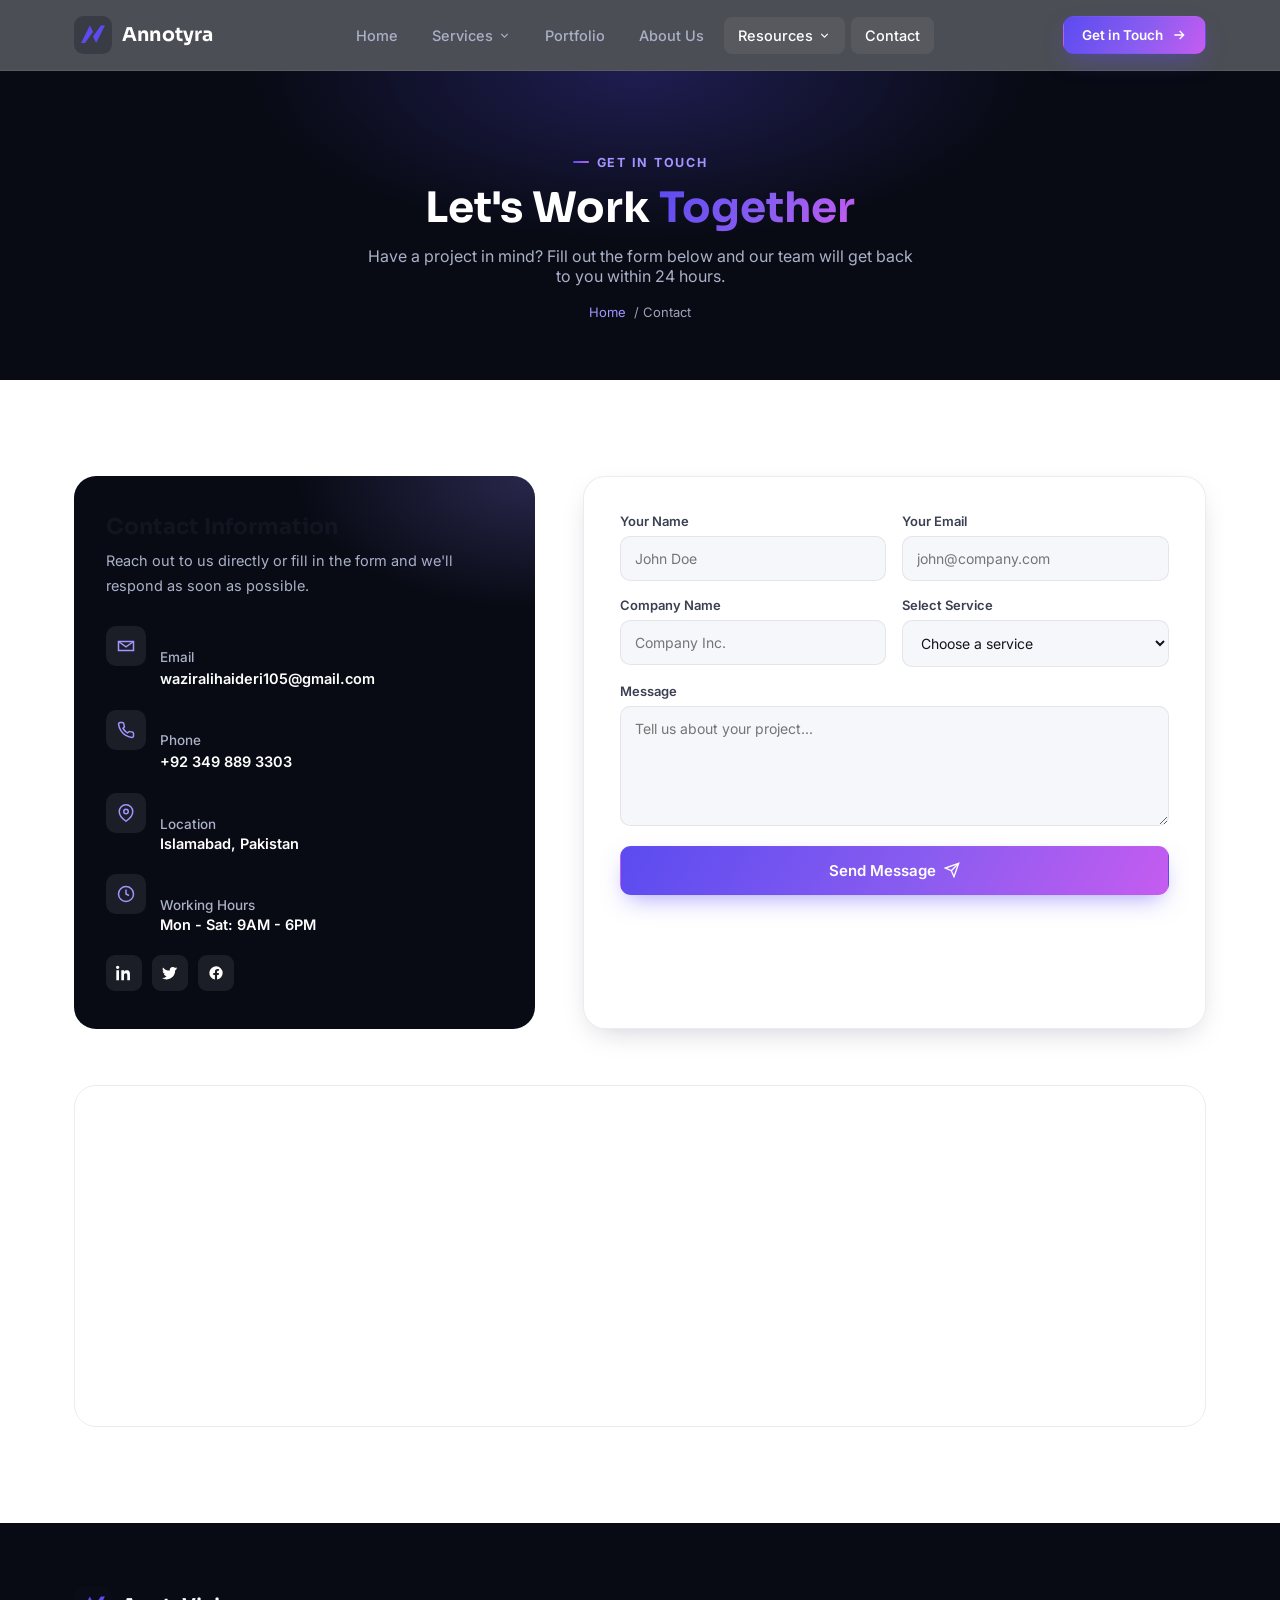
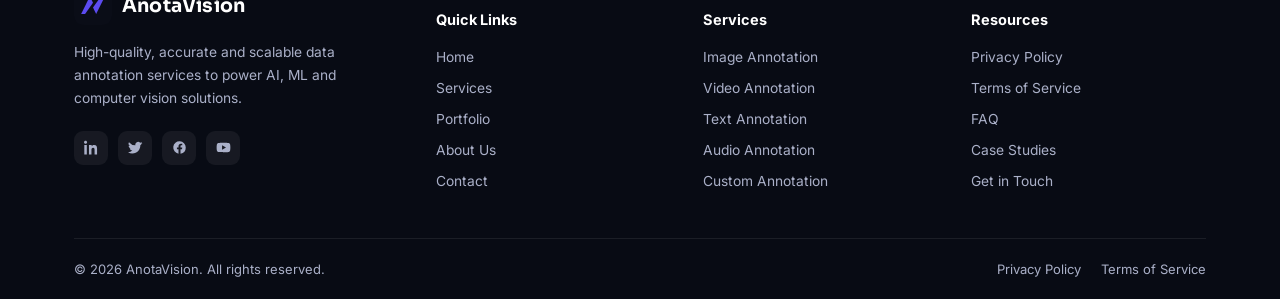
==== commit 9683aeb1: "Add files via upload" ====
--- a/contact.html
+++ b/contact.html
@@ -3,8 +3,8 @@
 <head>
 <meta charset="UTF-8">
 <meta name="viewport" content="width=device-width, initial-scale=1.0">
-<title>Contact Us | AnotaVision Data Annotation</title>
-<meta name="description" content="Get in touch with AnotaVision for high-quality data annotation services. Fill in the form or reach out directly and our team will respond within 24 hours.">
+<title>Contact Us | Annotyra Data Annotation</title>
+<meta name="description" content="Get in touch with Annotyra for high-quality data annotation services. Fill in the form or reach out directly and our team will respond within 24 hours.">
 <link rel="icon" href="images/favicon.svg" type="image/svg+xml">
 <link rel="preconnect" href="https://fonts.googleapis.com">
 <link href="https://fonts.googleapis.com/css2?family=Sora:wght@500;600;700;800&family=Inter:wght@400;500;600;700&display=swap" rel="stylesheet">
@@ -21,7 +21,7 @@
         <path d="M9 34 L20 12 L24 20 L14 34 Z" fill="url(#lgHead)"/>
         <path d="M39 12 L28 34 L24 26 L34 12 Z" fill="url(#lgHead)"/>
       </svg>
-      <span class="brand-name">AnotaVision</span>
+      <span class="brand-name">Annotyra</span>
     </a>
     <ul class="nav-links">
       <li><a href="index.html" class="nav-link">Home</a></li>
